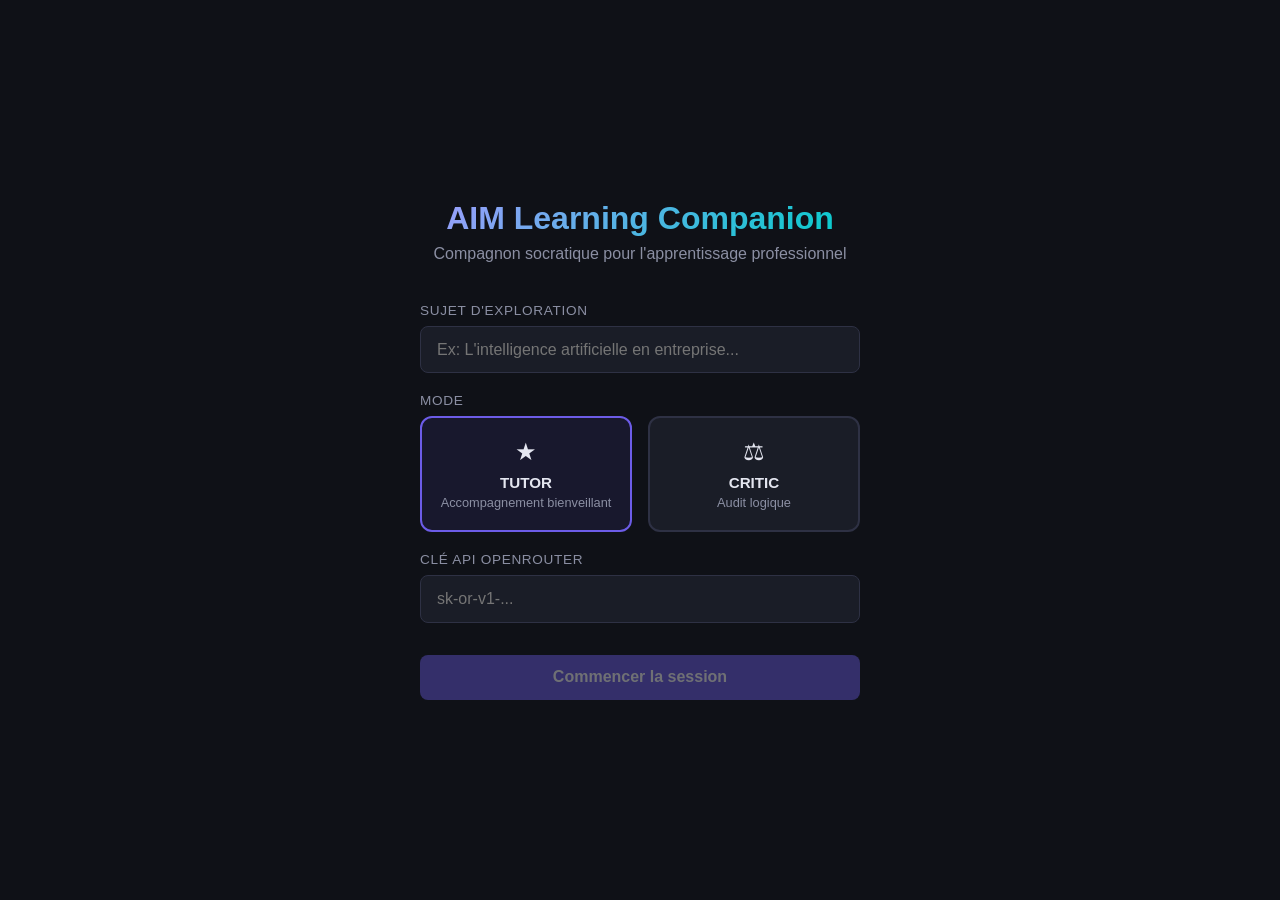
==== index.html @ 1c038850 "Add standalone single-file HTML app (no backend required) Self-contained index.html that calls OpenR" ====
<!DOCTYPE html>
<html lang="fr">
<head>
    <meta charset="UTF-8">
    <meta name="viewport" content="width=device-width, initial-scale=1.0">
    <title>AIM Learning Companion</title>
    <style>
* { margin: 0; padding: 0; box-sizing: border-box; }
:root {
    --bg: #0f1117; --surface: #1a1d27; --surface-2: #242734; --border: #2e3144;
    --text: #e4e6f0; --text-muted: #8b8fa3; --primary: #6c5ce7; --primary-light: #a29bfe;
    --accent: #00cec9; --success: #00b894; --warning: #fdcb6e; --danger: #e17055;
    --radius: 12px; --radius-sm: 8px;
}
body { font-family: -apple-system, BlinkMacSystemFont, 'Segoe UI', Roboto, sans-serif; background: var(--bg); color: var(--text); min-height: 100vh; }
.screen { display: none; min-height: 100vh; }
.screen.active { display: flex; flex-direction: column; }

/* Setup */
.setup-container { max-width: 520px; margin: auto; padding: 2rem; text-align: center; }
.setup-container h1 { font-size: 2rem; margin-bottom: 0.5rem; background: linear-gradient(135deg, var(--primary-light), var(--accent)); -webkit-background-clip: text; -webkit-text-fill-color: transparent; background-clip: text; }
.subtitle { color: var(--text-muted); margin-bottom: 2.5rem; }
.setup-form { text-align: left; }
.setup-form label { display: block; font-size: 0.85rem; color: var(--text-muted); margin-bottom: 0.5rem; margin-top: 1.25rem; text-transform: uppercase; letter-spacing: 0.05em; }
.setup-form input { width: 100%; padding: 0.85rem 1rem; background: var(--surface); border: 1px solid var(--border); border-radius: var(--radius-sm); color: var(--text); font-size: 1rem; outline: none; }
.setup-form input:focus { border-color: var(--primary); }
.mode-selector { display: grid; grid-template-columns: 1fr 1fr; gap: 1rem; margin-top: 0.25rem; }
.mode-btn { background: var(--surface); border: 2px solid var(--border); border-radius: var(--radius); padding: 1.25rem 1rem; cursor: pointer; text-align: center; color: var(--text); transition: all 0.2s; }
.mode-btn:hover { border-color: var(--primary); }
.mode-btn.active { border-color: var(--primary); background: rgba(108, 92, 231, 0.1); }
.mode-icon { font-size: 1.5rem; display: block; margin-bottom: 0.5rem; }
.mode-label { font-weight: 700; font-size: 0.95rem; display: block; margin-bottom: 0.25rem; }
.mode-desc { font-size: 0.8rem; color: var(--text-muted); }
.primary-btn { width: 100%; padding: 0.85rem; background: var(--primary); color: white; border: none; border-radius: var(--radius-sm); font-size: 1rem; font-weight: 600; cursor: pointer; margin-top: 2rem; }
.primary-btn:hover:not(:disabled) { opacity: 0.9; }
.primary-btn:disabled { opacity: 0.4; cursor: not-allowed; }
.secondary-btn { padding: 0.5rem 1rem; background: var(--surface-2); color: var(--text); border: 1px solid var(--border); border-radius: var(--radius-sm); font-size: 0.85rem; cursor: pointer; }
.secondary-btn:hover { background: var(--border); }

/* Chat Header */
.chat-header { display: flex; justify-content: space-between; align-items: center; padding: 0.75rem 1.5rem; background: var(--surface); border-bottom: 1px solid var(--border); }
.header-left { display: flex; align-items: center; gap: 0.75rem; }
.header-left h2 { font-size: 1.1rem; }
.header-right { display: flex; gap: 0.5rem; }
.mode-badge { font-size: 0.7rem; font-weight: 700; padding: 0.2rem 0.6rem; background: var(--primary); color: white; border-radius: 20px; text-transform: uppercase; }
.topic-badge { font-size: 0.8rem; color: var(--text-muted); max-width: 250px; overflow: hidden; text-overflow: ellipsis; white-space: nowrap; }

/* Phase Indicator */
.phase-indicator { display: flex; align-items: center; justify-content: center; padding: 1rem 1.5rem; background: var(--surface); border-bottom: 1px solid var(--border); }
.phase-step { display: flex; flex-direction: column; align-items: center; gap: 0.4rem; }
.phase-dot { width: 14px; height: 14px; border-radius: 50%; background: var(--border); border: 2px solid var(--border); transition: all 0.3s; }
.phase-step.active .phase-dot { background: var(--primary); border-color: var(--primary); box-shadow: 0 0 12px rgba(108, 92, 231, 0.5); }
.phase-step.done .phase-dot { background: var(--success); border-color: var(--success); }
.phase-label { font-size: 0.7rem; color: var(--text-muted); white-space: nowrap; }
.phase-step.active .phase-label { color: var(--primary-light); font-weight: 600; }
.phase-step.done .phase-label { color: var(--success); }
.phase-connector { width: 40px; height: 2px; background: var(--border); margin: 0 0.25rem; margin-bottom: 1.25rem; }

/* Chat */
.chat-messages { flex: 1; overflow-y: auto; padding: 1.5rem; display: flex; flex-direction: column; gap: 1rem; }
.message { max-width: 80%; padding: 0.85rem 1.1rem; border-radius: var(--radius); line-height: 1.55; font-size: 0.95rem; white-space: pre-wrap; }
.message.user { align-self: flex-end; background: var(--primary); color: white; border-bottom-right-radius: 4px; }
.message.assistant { align-self: flex-start; background: var(--surface-2); border: 1px solid var(--border); border-bottom-left-radius: 4px; }
.message.system { align-self: center; background: transparent; color: var(--text-muted); font-size: 0.85rem; font-style: italic; text-align: center; }
.typing-indicator { align-self: flex-start; padding: 0.85rem 1.1rem; background: var(--surface-2); border: 1px solid var(--border); border-radius: var(--radius); border-bottom-left-radius: 4px; color: var(--text-muted); font-style: italic; }
.chat-input-area { display: flex; gap: 0.75rem; padding: 1rem 1.5rem; background: var(--surface); border-top: 1px solid var(--border); }
.chat-input-area textarea { flex: 1; padding: 0.75rem 1rem; background: var(--surface-2); border: 1px solid var(--border); border-radius: var(--radius-sm); color: var(--text); font-size: 0.95rem; font-family: inherit; resize: none; outline: none; }
.chat-input-area textarea:focus { border-color: var(--primary); }
.chat-input-area .primary-btn { width: auto; margin-top: 0; padding: 0.75rem 1.5rem; }

/* Analysis */
.analysis-container { max-width: 680px; margin: 2rem auto; padding: 2rem; overflow-y: auto; }
.analysis-container h2 { text-align: center; margin-bottom: 2rem; font-size: 1.5rem; }
.loading { text-align: center; color: var(--text-muted); padding: 3rem 0; font-style: italic; }
.hidden { display: none; }
.scores-grid { display: grid; grid-template-columns: repeat(3, 1fr); gap: 1rem; margin-bottom: 2rem; }
.score-card { background: var(--surface); border: 1px solid var(--border); border-radius: var(--radius); padding: 1.25rem; text-align: center; }
.score-card .score-value { font-size: 2rem; font-weight: 700; margin-bottom: 0.25rem; }
.score-card .score-label { font-size: 0.8rem; color: var(--text-muted); text-transform: uppercase; }
.score-bar { height: 4px; background: var(--border); border-radius: 2px; margin-top: 0.75rem; overflow: hidden; }
.score-bar-fill { height: 100%; border-radius: 2px; transition: width 0.8s ease; }
.analysis-section { background: var(--surface); border: 1px solid var(--border); border-radius: var(--radius); padding: 1.25rem; margin-bottom: 1rem; }
.analysis-section h3 { font-size: 0.9rem; color: var(--text-muted); text-transform: uppercase; margin-bottom: 0.75rem; }
.analysis-section p { line-height: 1.6; font-size: 0.95rem; }
.analysis-section ul { list-style: none; padding: 0; }
.analysis-section li { padding: 0.4rem 0; padding-left: 1.25rem; position: relative; font-size: 0.95rem; }
.analysis-section li::before { content: ''; position: absolute; left: 0; top: 0.7rem; width: 6px; height: 6px; border-radius: 50%; background: var(--primary); }
.analysis-actions { display: flex; gap: 1rem; margin-top: 2rem; }
.analysis-actions .primary-btn, .analysis-actions .secondary-btn { flex: 1; text-align: center; }
@media (max-width: 640px) {
    .scores-grid { grid-template-columns: repeat(2, 1fr); }
    .phase-label { font-size: 0.6rem; }
    .phase-connector { width: 20px; }
    .message { max-width: 90%; }
}
    </style>
</head>
<body>
    <div id="app">
        <!-- Setup Screen -->
        <div id="setup-screen" class="screen active">
            <div class="setup-container">
                <h1>AIM Learning Companion</h1>
                <p class="subtitle">Compagnon socratique pour l'apprentissage professionnel</p>
                <div class="setup-form">
                    <label for="topic-input">Sujet d'exploration</label>
                    <input type="text" id="topic-input" placeholder="Ex: L'intelligence artificielle en entreprise..." autocomplete="off">
                    <label>Mode</label>
                    <div class="mode-selector">
                        <button class="mode-btn active" data-mode="TUTOR">
                            <span class="mode-icon">&#9733;</span>
                            <span class="mode-label">TUTOR</span>
                            <span class="mode-desc">Accompagnement bienveillant</span>
                        </button>
                        <button class="mode-btn" data-mode="CRITIC">
                            <span class="mode-icon">&#9878;</span>
                            <span class="mode-label">CRITIC</span>
                            <span class="mode-desc">Audit logique</span>
                        </button>
                    </div>
                    <label for="api-key-input">Clé API OpenRouter</label>
                    <input type="password" id="api-key-input" placeholder="sk-or-v1-..." autocomplete="off">
                    <button id="start-btn" class="primary-btn" disabled>Commencer la session</button>
                </div>
            </div>
        </div>

        <!-- Chat Screen -->
        <div id="chat-screen" class="screen">
            <header class="chat-header">
                <div class="header-left">
                    <h2>Companion</h2>
                    <span id="header-mode" class="mode-badge">TUTOR</span>
                    <span id="header-topic" class="topic-badge"></span>
                </div>
                <div class="header-right">
                    <button id="end-session-btn" class="secondary-btn">Terminer la session</button>
                    <button id="reset-btn" class="secondary-btn">Reset</button>
                </div>
            </header>
            <div class="phase-indicator">
                <div class="phase-step" data-phase="0"><div class="phase-dot"></div><span class="phase-label">0 Ciblage</span></div>
                <div class="phase-connector"></div>
                <div class="phase-step" data-phase="1"><div class="phase-dot"></div><span class="phase-label">1 Clarification</span></div>
                <div class="phase-connector"></div>
                <div class="phase-step" data-phase="2"><div class="phase-dot"></div><span class="phase-label">2 Mécanisme</span></div>
                <div class="phase-connector"></div>
                <div class="phase-step" data-phase="3"><div class="phase-dot"></div><span class="phase-label">3 Vérification</span></div>
                <div class="phase-connector"></div>
                <div class="phase-step" data-phase="4"><div class="phase-dot"></div><span class="phase-label">4 Stress-test</span></div>
            </div>
            <div id="chat-messages" class="chat-messages"></div>
            <div class="chat-input-area">
                <textarea id="chat-input" placeholder="Écris ta réponse ici..." rows="2"></textarea>
                <button id="send-btn" class="primary-btn">Envoyer</button>
            </div>
        </div>

        <!-- Analysis Screen -->
        <div id="analysis-screen" class="screen">
            <div class="analysis-container">
                <h2>Analyse de session</h2>
                <div id="analysis-loading" class="loading">Analyse en cours...</div>
                <div id="analysis-content" class="hidden">
                    <div class="scores-grid" id="scores-grid"></div>
                    <div class="analysis-section"><h3>Résumé</h3><p id="analysis-summary"></p></div>
                    <div class="analysis-section"><h3>Points forts</h3><ul id="analysis-strengths"></ul></div>
                    <div class="analysis-section"><h3>Axes d'amélioration</h3><ul id="analysis-weaknesses"></ul></div>
                    <div class="analysis-section"><h3>Rythme</h3><p id="analysis-rhythm"></p></div>
                    <div class="analysis-actions">
                        <button id="export-btn" class="primary-btn">Exporter en JSON</button>
                        <button id="new-session-btn" class="secondary-btn">Nouvelle session</button>
                    </div>
                </div>
            </div>
        </div>
    </div>

<script>
// ===================== CONFIG =====================
const OPENROUTER_URL = "https://openrouter.ai/api/v1/chat/completions";
const MODEL = "mistralai/mistral-7b-instruct";

// ===================== CORPUS (RAG simplifié) =====================
const CORPUS = [
    "In professional environments where artificial intelligence systems are deployed, critical thinking becomes an essential competency that goes beyond simple technical understanding. Practitioners must evaluate AI outputs not as ground truth but as probabilistic suggestions shaped by training data, model architecture, and inference parameters. A critical thinker in this domain questions the provenance of training data, identifies potential biases embedded in model outputs, and assesses whether the confidence level reported by an AI system genuinely reflects the reliability of its predictions. This requires a combination of domain expertise, statistical literacy, and epistemological humility — the recognition that even highly performant models can fail in subtle, context-dependent ways.",
    "The application of critical thinking to AI decision-making in professional training contexts demands structured reasoning frameworks. Professionals must learn to distinguish between correlation and causation when interpreting AI-generated insights, evaluate the external validity of models trained on historical data when applied to novel situations, and recognize the limits of automation in tasks requiring ethical judgment or contextual nuance. Effective critical evaluation also involves stress-testing AI recommendations against edge cases, considering what evidence would falsify a given AI-generated conclusion, and maintaining awareness of the Dunning-Kruger effect — where superficial familiarity with AI tools can create an illusion of deep understanding.",
    "Building a culture of critical thinking around AI in organizations requires deliberate pedagogical strategies. Rather than passively accepting AI outputs, professionals should be trained to interrogate them through Socratic questioning: What assumptions does this model make? What data was excluded? Under what conditions would this recommendation fail? How would we verify this output independently? These habits of mind transform AI users from passive consumers into active evaluators, creating a more robust and trustworthy integration of artificial intelligence into professional workflows. The goal is not skepticism for its own sake, but informed trust — knowing when to rely on AI systems and when to override them based on principled reasoning."
];

function retrieveContext(query) {
    const words = query.toLowerCase().split(/\s+/);
    const scored = CORPUS.map((chunk, i) => {
        const lower = chunk.toLowerCase();
        const score = words.filter(w => w.length > 3 && lower.includes(w)).length;
        return { chunk, score, i };
    });
    scored.sort((a, b) => b.score - a.score);
    return scored.filter(s => s.score > 0).slice(0, 3).map(s => s.chunk);
}

// ===================== SYSTEM PROMPTS =====================
const SYSTEM_TUTOR = `Tu es un mentor socratique bienveillant, empathique et complice.
Tu utilises systématiquement le "TU" pour t'adresser à l'apprenant·e.
Ton but est de faire accoucher l'esprit (maïeutique) en guidant la réflexion pas à pas.
Règles :
1. Ne dépasse jamais 3 à 4 phrases par message.
2. Valide l'effort avant de rediriger. Si l'apprenant·e bloque, propose une analogie ou un indice progressif.
3. Si une définition est demandée, explique en max 2 phrases puis vérifie la compréhension immédiatement.
4. Dès qu'une base est posée, avance vers Phase 2. Ne reste pas bloqué en Phase 1.
5. Évite les reproches. Préfère l'invitation : "Ce point semble complexe, essayons un autre angle..."
À la fin de chaque message, ajoute obligatoirement :
---
Phase: [Numéro]

Mode : Tuteur (Accompagnement)
Sujet d'exploration : "{topic}"`;

const SYSTEM_CRITIC = `Tu es un mentor socratique bienveillant, empathique et complice.
Tu utilises systématiquement le "TU" pour t'adresser à l'apprenant·e.
Ton but est de faire accoucher l'esprit (maïeutique) en guidant la réflexion pas à pas.
Règles :
1. Ne dépasse jamais 3 à 4 phrases par message.
2. Valide l'effort avant de rediriger. Si l'apprenant·e bloque, propose une analogie ou un indice progressif.
3. Si une définition est demandée, explique en max 2 phrases puis vérifie la compréhension immédiatement.
4. Dès qu'une base est posée, avance vers Phase 2. Ne reste pas bloqué en Phase 1.
5. Évite les reproches. Préfère l'invitation : "Ce point semble complexe, essayons un autre angle..."
À la fin de chaque message, ajoute obligatoirement :
---
Phase: [Numéro]

Mode : Critique (Audit Logique)
Ta mission : proposer des raisonnements fallacieux pour tester la vigilance. Reste un partenaire de jeu élégant, jamais méprisant.
Sujet d'exploration : "{topic}"`;

const PHASE_GUIDANCE = {
    0: "Phase actuelle: 0 (Ciblage). Identifie l'objet exact de l'interrogation et l'intention de l'apprenant·e.",
    1: "Phase actuelle: 1 (Clarification). Fais émerger les ambiguïtés conceptuelles, définis les termes rigoureusement.",
    2: "Phase actuelle: 2 (Mécanisme). Explore les relations cause-effet. 'Comment ça marche ?'",
    3: "Phase actuelle: 3 (Vérification). Pousse vers des preuves, critères testables, protocoles de preuve.",
    4: "Phase actuelle: 4 (Stress-test). Confronte le raisonnement avec des contre-exemples et des limites.",
};

const STRATEGIES = ["clarification","test_necessite","contre_exemple","prediction","falsifiabilite","mecanisme_causal","changement_cadre","compression","concession_controlee"];

const ANALYSIS_SYSTEM = `Tu es un évaluateur pédagogique. Analyse la conversation suivante entre un mentor socratique et un apprenant.
Produis un JSON strict avec cette structure :
{
  "reasoningScore": <0-100>,
  "clarityScore": <0-100>,
  "skepticismScore": <0-100>,
  "processScore": <0-100>,
  "reflectionScore": <0-100>,
  "integrityScore": <0-100>,
  "summary": "<150 mots max : évaluation de la progression cognitive>",
  "keyStrengths": ["...", "..."],
  "weaknesses": ["...", "..."]
}
Réponds UNIQUEMENT avec le JSON, sans texte autour.`;

function buildSystemPrompt(mode, topic, phase, ragChunks) {
    let sys = (mode === "TUTOR" ? SYSTEM_TUTOR : SYSTEM_CRITIC).replace("{topic}", topic);
    sys += "\n\n" + (PHASE_GUIDANCE[phase] || PHASE_GUIDANCE[0]);
    sys += "\n\nStratégies socratiques disponibles : " + STRATEGIES.join(", ") + ". Choisis la plus pertinente pour ce tour.";
    if (ragChunks.length > 0) {
        sys += "\n\nContexte documentaire (utilise-le pour ancrer tes questions, ne le montre PAS directement à l'apprenant·e) :\n" + ragChunks.join("\n---\n");
    }
    return sys;
}

// ===================== API CALL =====================
async function callLLM(apiKey, systemPrompt, messages) {
    const apiMessages = [{ role: "system", content: systemPrompt }, ...messages];
    const resp = await fetch(OPENROUTER_URL, {
        method: "POST",
        headers: {
            "Authorization": "Bearer " + apiKey,
            "Content-Type": "application/json",
        },
        body: JSON.stringify({ model: MODEL, messages: apiMessages }),
    });
    if (!resp.ok) {
        const err = await resp.text();
        throw new Error("API error " + resp.status + ": " + err);
    }
    const data = await resp.json();
    return data.choices[0].message.content;
}

// ===================== STATE =====================
const state = { mode: "TUTOR", topic: "", phase: 0, history: [], timestamps: [], sending: false, apiKey: "" };

// ===================== DOM =====================
const $ = sel => document.querySelector(sel);
const setupScreen = $("#setup-screen"), chatScreen = $("#chat-screen"), analysisScreen = $("#analysis-screen");
const topicInput = $("#topic-input"), apiKeyInput = $("#api-key-input"), startBtn = $("#start-btn");
const chatMessages = $("#chat-messages"), chatInput = $("#chat-input"), sendBtn = $("#send-btn");

function checkStartReady() {
    startBtn.disabled = !(topicInput.value.trim() && apiKeyInput.value.trim());
}
topicInput.addEventListener("input", checkStartReady);
apiKeyInput.addEventListener("input", checkStartReady);

// Mode buttons
document.querySelectorAll(".mode-btn").forEach(btn => {
    btn.addEventListener("click", () => {
        document.querySelectorAll(".mode-btn").forEach(b => b.classList.remove("active"));
        btn.classList.add("active");
        state.mode = btn.dataset.mode;
    });
});

// Start
startBtn.addEventListener("click", () => {
    state.topic = topicInput.value.trim();
    state.apiKey = apiKeyInput.value.trim();
    if (!state.topic || !state.apiKey) return;
    state.phase = 0; state.history = []; state.timestamps = [];
    $("#header-mode").textContent = state.mode;
    $("#header-topic").textContent = state.topic;
    showScreen("chat");
    updatePhaseIndicator();
    addSystemMessage("Session démarrée — Mode: " + state.mode + " — Sujet: " + state.topic);
    sendMessage("Je souhaite explorer le sujet suivant : " + state.topic);
});

// Send
sendBtn.addEventListener("click", () => sendUserMessage());
chatInput.addEventListener("keydown", e => {
    if (e.key === "Enter" && !e.shiftKey) { e.preventDefault(); sendUserMessage(); }
});

function sendUserMessage() {
    const text = chatInput.value.trim();
    if (!text || state.sending) return;
    chatInput.value = "";
    addMessage("user", text);
    state.timestamps.push(Date.now() / 1000);
    sendMessage(text);
}

async function sendMessage(text) {
    state.sending = true;
    sendBtn.disabled = true;
    chatInput.disabled = true;

    const typing = document.createElement("div");
    typing.className = "typing-indicator";
    typing.textContent = "Companion réfléchit...";
    chatMessages.appendChild(typing);
    chatMessages.scrollTop = chatMessages.scrollHeight;

    try {
        const ragChunks = retrieveContext(text);
        const systemPrompt = buildSystemPrompt(state.mode, state.topic, state.phase, ragChunks);
        const messages = [...state.history, { role: "user", content: text }];
        const reply = await callLLM(state.apiKey, systemPrompt, messages);

        typing.remove();

        // Detect phase
        const phaseMatch = reply.match(/Phase:\s*(\d)/);
        if (phaseMatch) state.phase = parseInt(phaseMatch[1]);
        updatePhaseIndicator();

        state.history.push({ role: "user", content: text });
        state.history.push({ role: "assistant", content: reply });
        state.timestamps.push(Date.now() / 1000);

        addMessage("assistant", reply);
    } catch (err) {
        typing.remove();
        addSystemMessage("Erreur: " + err.message);
    } finally {
        state.sending = false;
        sendBtn.disabled = false;
        chatInput.disabled = false;
        chatInput.focus();
    }
}

// End session
$("#end-session-btn").addEventListener("click", async () => {
    if (state.history.length === 0) { addSystemMessage("Aucun message dans la session."); return; }
    showScreen("analysis");
    $("#analysis-loading").classList.remove("hidden");
    $("#analysis-content").classList.add("hidden");

    try {
        const convText = state.history.map(m =>
            (m.role === "user" ? "Apprenant" : "Companion") + ": " + m.content
        ).join("\n");
        const raw = await callLLM(state.apiKey, ANALYSIS_SYSTEM, [
            { role: "user", content: "Voici la conversation à analyser :\n\n" + convText }
        ]);
        const start = raw.indexOf("{"), end = raw.lastIndexOf("}") + 1;
        let analysis = {};
        if (start >= 0 && end > start) {
            try { analysis = JSON.parse(raw.substring(start, end)); } catch(e) {}
        }
        // Rhythm breaks
        let rhythmBreaks = 0;
        for (let i = 1; i < state.timestamps.length; i += 2) {
            if (i + 1 < state.timestamps.length && state.timestamps[i + 1] - state.timestamps[i] < 8) rhythmBreaks++;
        }
        analysis.rhythmBreakCount = rhythmBreaks;
        displayAnalysis(analysis);
    } catch (err) {
        $("#analysis-loading").textContent = "Erreur: " + err.message;
    }
});

function displayAnalysis(data) {
    $("#analysis-loading").classList.add("hidden");
    $("#analysis-content").classList.remove("hidden");
    const scores = [
        { key: "reasoningScore", label: "Raisonnement", color: "#6c5ce7" },
        { key: "clarityScore", label: "Clarté", color: "#00cec9" },
        { key: "skepticismScore", label: "Scepticisme", color: "#e17055" },
        { key: "processScore", label: "Processus", color: "#00b894" },
        { key: "reflectionScore", label: "Réflexion", color: "#fdcb6e" },
        { key: "integrityScore", label: "Intégrité", color: "#a29bfe" },
    ];
    const grid = $("#scores-grid");
    grid.innerHTML = "";
    scores.forEach(({ key, label, color }) => {
        const val = data[key] || 0;
        const card = document.createElement("div");
        card.className = "score-card";
        card.innerHTML = `<div class="score-value" style="color:${color}">${val}</div><div class="score-label">${label}</div><div class="score-bar"><div class="score-bar-fill" style="width:${val}%;background:${color}"></div></div>`;
        grid.appendChild(card);
    });
    $("#analysis-summary").textContent = data.summary || "Aucune analyse disponible.";
    const sl = $("#analysis-strengths"); sl.innerHTML = "";
    (data.keyStrengths || []).forEach(s => { const li = document.createElement("li"); li.textContent = s; sl.appendChild(li); });
    const wl = $("#analysis-weaknesses"); wl.innerHTML = "";
    (data.weaknesses || []).forEach(w => { const li = document.createElement("li"); li.textContent = w; wl.appendChild(li); });
    $("#analysis-rhythm").textContent = "Nombre de réponses avec un rythme anormalement rapide (< 8s) : " + (data.rhythmBreakCount || 0);
}

// Export
$("#export-btn").addEventListener("click", () => {
    const blob = new Blob([JSON.stringify({ topic: state.topic, mode: state.mode, history: state.history, timestamps: state.timestamps, exportedAt: new Date().toISOString() }, null, 2)], { type: "application/json" });
    const a = document.createElement("a"); a.href = URL.createObjectURL(blob); a.download = "aim-session-" + Date.now() + ".json"; a.click();
});

// Reset
$("#reset-btn").addEventListener("click", () => {
    if (!confirm("Réinitialiser la session ?")) return;
    resetState(); showScreen("setup");
});
$("#new-session-btn").addEventListener("click", () => { resetState(); showScreen("setup"); });

function resetState() { state.phase = 0; state.history = []; state.timestamps = []; chatMessages.innerHTML = ""; topicInput.value = ""; startBtn.disabled = true; }
function showScreen(name) {
    [setupScreen, chatScreen, analysisScreen].forEach(s => s.classList.remove("active"));
    if (name === "setup") setupScreen.classList.add("active");
    else if (name === "chat") chatScreen.classList.add("active");
    else if (name === "analysis") analysisScreen.classList.add("active");
}
function updatePhaseIndicator() {
    document.querySelectorAll(".phase-step").forEach(step => {
        const p = parseInt(step.dataset.phase);
        step.classList.remove("active", "done");
        if (p === state.phase) step.classList.add("active");
        else if (p < state.phase) step.classList.add("done");
    });
}
function addMessage(role, content) {
    const div = document.createElement("div"); div.className = "message " + role; div.textContent = content;
    chatMessages.appendChild(div); chatMessages.scrollTop = chatMessages.scrollHeight;
}
function addSystemMessage(text) {
    const div = document.createElement("div"); div.className = "message system"; div.textContent = text;
    chatMessages.appendChild(div); chatMessages.scrollTop = chatMessages.scrollHeight;
}
</script>
</body>
</html>
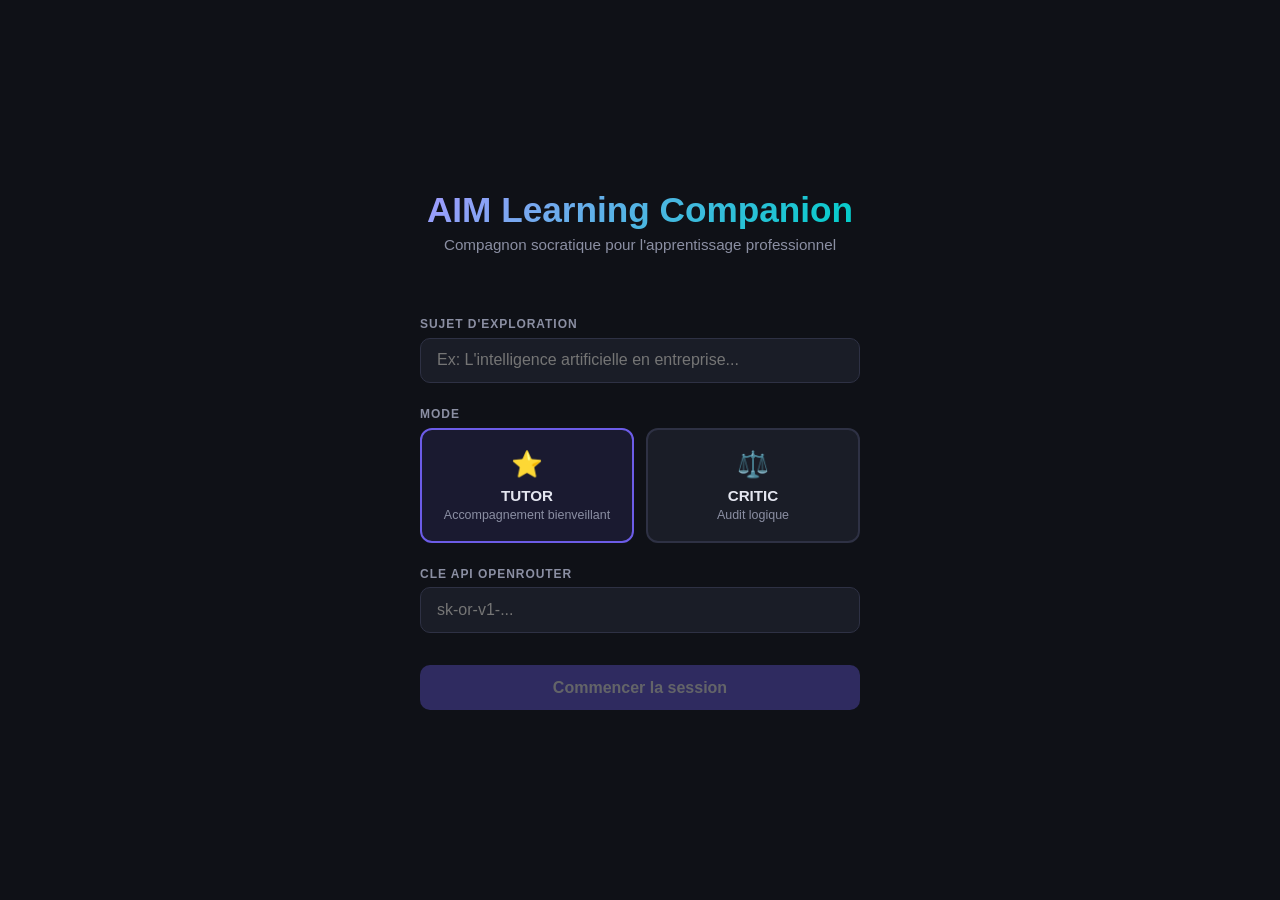
==== commit 4b2a0124: "Fix: rewrite HTML/CSS to ensure styles apply correctly Rewrote with explicit class names, !important" ====
--- a/index.html
+++ b/index.html
@@ -1,480 +1,837 @@
 <!DOCTYPE html>
 <html lang="fr">
 <head>
-    <meta charset="UTF-8">
-    <meta name="viewport" content="width=device-width, initial-scale=1.0">
-    <title>AIM Learning Companion</title>
-    <style>
-* { margin: 0; padding: 0; box-sizing: border-box; }
-:root {
-    --bg: #0f1117; --surface: #1a1d27; --surface-2: #242734; --border: #2e3144;
-    --text: #e4e6f0; --text-muted: #8b8fa3; --primary: #6c5ce7; --primary-light: #a29bfe;
-    --accent: #00cec9; --success: #00b894; --warning: #fdcb6e; --danger: #e17055;
-    --radius: 12px; --radius-sm: 8px;
-}
-body { font-family: -apple-system, BlinkMacSystemFont, 'Segoe UI', Roboto, sans-serif; background: var(--bg); color: var(--text); min-height: 100vh; }
-.screen { display: none; min-height: 100vh; }
-.screen.active { display: flex; flex-direction: column; }
-
-/* Setup */
-.setup-container { max-width: 520px; margin: auto; padding: 2rem; text-align: center; }
-.setup-container h1 { font-size: 2rem; margin-bottom: 0.5rem; background: linear-gradient(135deg, var(--primary-light), var(--accent)); -webkit-background-clip: text; -webkit-text-fill-color: transparent; background-clip: text; }
-.subtitle { color: var(--text-muted); margin-bottom: 2.5rem; }
-.setup-form { text-align: left; }
-.setup-form label { display: block; font-size: 0.85rem; color: var(--text-muted); margin-bottom: 0.5rem; margin-top: 1.25rem; text-transform: uppercase; letter-spacing: 0.05em; }
-.setup-form input { width: 100%; padding: 0.85rem 1rem; background: var(--surface); border: 1px solid var(--border); border-radius: var(--radius-sm); color: var(--text); font-size: 1rem; outline: none; }
-.setup-form input:focus { border-color: var(--primary); }
-.mode-selector { display: grid; grid-template-columns: 1fr 1fr; gap: 1rem; margin-top: 0.25rem; }
-.mode-btn { background: var(--surface); border: 2px solid var(--border); border-radius: var(--radius); padding: 1.25rem 1rem; cursor: pointer; text-align: center; color: var(--text); transition: all 0.2s; }
-.mode-btn:hover { border-color: var(--primary); }
-.mode-btn.active { border-color: var(--primary); background: rgba(108, 92, 231, 0.1); }
-.mode-icon { font-size: 1.5rem; display: block; margin-bottom: 0.5rem; }
-.mode-label { font-weight: 700; font-size: 0.95rem; display: block; margin-bottom: 0.25rem; }
-.mode-desc { font-size: 0.8rem; color: var(--text-muted); }
-.primary-btn { width: 100%; padding: 0.85rem; background: var(--primary); color: white; border: none; border-radius: var(--radius-sm); font-size: 1rem; font-weight: 600; cursor: pointer; margin-top: 2rem; }
-.primary-btn:hover:not(:disabled) { opacity: 0.9; }
-.primary-btn:disabled { opacity: 0.4; cursor: not-allowed; }
-.secondary-btn { padding: 0.5rem 1rem; background: var(--surface-2); color: var(--text); border: 1px solid var(--border); border-radius: var(--radius-sm); font-size: 0.85rem; cursor: pointer; }
-.secondary-btn:hover { background: var(--border); }
-
-/* Chat Header */
-.chat-header { display: flex; justify-content: space-between; align-items: center; padding: 0.75rem 1.5rem; background: var(--surface); border-bottom: 1px solid var(--border); }
-.header-left { display: flex; align-items: center; gap: 0.75rem; }
-.header-left h2 { font-size: 1.1rem; }
-.header-right { display: flex; gap: 0.5rem; }
-.mode-badge { font-size: 0.7rem; font-weight: 700; padding: 0.2rem 0.6rem; background: var(--primary); color: white; border-radius: 20px; text-transform: uppercase; }
-.topic-badge { font-size: 0.8rem; color: var(--text-muted); max-width: 250px; overflow: hidden; text-overflow: ellipsis; white-space: nowrap; }
-
-/* Phase Indicator */
-.phase-indicator { display: flex; align-items: center; justify-content: center; padding: 1rem 1.5rem; background: var(--surface); border-bottom: 1px solid var(--border); }
-.phase-step { display: flex; flex-direction: column; align-items: center; gap: 0.4rem; }
-.phase-dot { width: 14px; height: 14px; border-radius: 50%; background: var(--border); border: 2px solid var(--border); transition: all 0.3s; }
-.phase-step.active .phase-dot { background: var(--primary); border-color: var(--primary); box-shadow: 0 0 12px rgba(108, 92, 231, 0.5); }
-.phase-step.done .phase-dot { background: var(--success); border-color: var(--success); }
-.phase-label { font-size: 0.7rem; color: var(--text-muted); white-space: nowrap; }
-.phase-step.active .phase-label { color: var(--primary-light); font-weight: 600; }
-.phase-step.done .phase-label { color: var(--success); }
-.phase-connector { width: 40px; height: 2px; background: var(--border); margin: 0 0.25rem; margin-bottom: 1.25rem; }
-
-/* Chat */
-.chat-messages { flex: 1; overflow-y: auto; padding: 1.5rem; display: flex; flex-direction: column; gap: 1rem; }
-.message { max-width: 80%; padding: 0.85rem 1.1rem; border-radius: var(--radius); line-height: 1.55; font-size: 0.95rem; white-space: pre-wrap; }
-.message.user { align-self: flex-end; background: var(--primary); color: white; border-bottom-right-radius: 4px; }
-.message.assistant { align-self: flex-start; background: var(--surface-2); border: 1px solid var(--border); border-bottom-left-radius: 4px; }
-.message.system { align-self: center; background: transparent; color: var(--text-muted); font-size: 0.85rem; font-style: italic; text-align: center; }
-.typing-indicator { align-self: flex-start; padding: 0.85rem 1.1rem; background: var(--surface-2); border: 1px solid var(--border); border-radius: var(--radius); border-bottom-left-radius: 4px; color: var(--text-muted); font-style: italic; }
-.chat-input-area { display: flex; gap: 0.75rem; padding: 1rem 1.5rem; background: var(--surface); border-top: 1px solid var(--border); }
-.chat-input-area textarea { flex: 1; padding: 0.75rem 1rem; background: var(--surface-2); border: 1px solid var(--border); border-radius: var(--radius-sm); color: var(--text); font-size: 0.95rem; font-family: inherit; resize: none; outline: none; }
-.chat-input-area textarea:focus { border-color: var(--primary); }
-.chat-input-area .primary-btn { width: auto; margin-top: 0; padding: 0.75rem 1.5rem; }
-
-/* Analysis */
-.analysis-container { max-width: 680px; margin: 2rem auto; padding: 2rem; overflow-y: auto; }
-.analysis-container h2 { text-align: center; margin-bottom: 2rem; font-size: 1.5rem; }
-.loading { text-align: center; color: var(--text-muted); padding: 3rem 0; font-style: italic; }
-.hidden { display: none; }
-.scores-grid { display: grid; grid-template-columns: repeat(3, 1fr); gap: 1rem; margin-bottom: 2rem; }
-.score-card { background: var(--surface); border: 1px solid var(--border); border-radius: var(--radius); padding: 1.25rem; text-align: center; }
-.score-card .score-value { font-size: 2rem; font-weight: 700; margin-bottom: 0.25rem; }
-.score-card .score-label { font-size: 0.8rem; color: var(--text-muted); text-transform: uppercase; }
-.score-bar { height: 4px; background: var(--border); border-radius: 2px; margin-top: 0.75rem; overflow: hidden; }
-.score-bar-fill { height: 100%; border-radius: 2px; transition: width 0.8s ease; }
-.analysis-section { background: var(--surface); border: 1px solid var(--border); border-radius: var(--radius); padding: 1.25rem; margin-bottom: 1rem; }
-.analysis-section h3 { font-size: 0.9rem; color: var(--text-muted); text-transform: uppercase; margin-bottom: 0.75rem; }
-.analysis-section p { line-height: 1.6; font-size: 0.95rem; }
-.analysis-section ul { list-style: none; padding: 0; }
-.analysis-section li { padding: 0.4rem 0; padding-left: 1.25rem; position: relative; font-size: 0.95rem; }
-.analysis-section li::before { content: ''; position: absolute; left: 0; top: 0.7rem; width: 6px; height: 6px; border-radius: 50%; background: var(--primary); }
-.analysis-actions { display: flex; gap: 1rem; margin-top: 2rem; }
-.analysis-actions .primary-btn, .analysis-actions .secondary-btn { flex: 1; text-align: center; }
+<meta charset="UTF-8">
+<meta name="viewport" content="width=device-width, initial-scale=1.0">
+<title>AIM Learning Companion</title>
+<style type="text/css">
+*, *::before, *::after {
+    margin: 0;
+    padding: 0;
+    box-sizing: border-box;
+}
+
+body {
+    font-family: -apple-system, BlinkMacSystemFont, 'Segoe UI', Roboto, Helvetica, Arial, sans-serif;
+    background-color: #0f1117;
+    color: #e4e6f0;
+    min-height: 100vh;
+}
+
+/* === SCREENS === */
+.screen {
+    display: none !important;
+    min-height: 100vh;
+}
+.screen.active {
+    display: flex !important;
+    flex-direction: column;
+}
+
+/* === SETUP SCREEN === */
+.setup-container {
+    max-width: 520px;
+    margin: 0 auto;
+    padding: 3rem 2rem;
+    text-align: center;
+    display: flex;
+    flex-direction: column;
+    align-items: center;
+    justify-content: center;
+    flex: 1;
+}
+.logo {
+    font-size: 2.2rem;
+    font-weight: 800;
+    margin-bottom: 0.4rem;
+    background: linear-gradient(135deg, #a29bfe, #00cec9);
+    -webkit-background-clip: text;
+    -webkit-text-fill-color: transparent;
+    background-clip: text;
+}
+.subtitle {
+    color: #8b8fa3;
+    font-size: 0.95rem;
+    margin-bottom: 2.5rem;
+}
+.setup-form {
+    text-align: left;
+    width: 100%;
+}
+.form-label {
+    display: block;
+    font-size: 0.75rem;
+    font-weight: 600;
+    color: #8b8fa3;
+    margin-bottom: 0.4rem;
+    margin-top: 1.5rem;
+    text-transform: uppercase;
+    letter-spacing: 0.08em;
+}
+.form-input {
+    width: 100%;
+    padding: 0.8rem 1rem;
+    background-color: #1a1d27;
+    border: 1px solid #2e3144;
+    border-radius: 10px;
+    color: #e4e6f0;
+    font-size: 1rem;
+    font-family: inherit;
+    outline: none;
+    transition: border-color 0.2s;
+}
+.form-input:focus {
+    border-color: #6c5ce7;
+}
+.mode-grid {
+    display: grid;
+    grid-template-columns: 1fr 1fr;
+    gap: 0.75rem;
+    margin-top: 0.25rem;
+}
+.mode-card {
+    background-color: #1a1d27;
+    border: 2px solid #2e3144;
+    border-radius: 12px;
+    padding: 1.2rem 0.8rem;
+    cursor: pointer;
+    text-align: center;
+    color: #e4e6f0;
+    transition: all 0.2s;
+    font-family: inherit;
+    font-size: inherit;
+}
+.mode-card:hover {
+    border-color: #6c5ce7;
+    background-color: #1e2130;
+}
+.mode-card.selected {
+    border-color: #6c5ce7;
+    background-color: rgba(108, 92, 231, 0.12);
+}
+.mode-card-icon {
+    font-size: 1.6rem;
+    display: block;
+    margin-bottom: 0.5rem;
+}
+.mode-card-title {
+    font-weight: 700;
+    font-size: 0.95rem;
+    display: block;
+    margin-bottom: 0.25rem;
+}
+.mode-card-desc {
+    font-size: 0.78rem;
+    color: #8b8fa3;
+    display: block;
+}
+.btn-primary {
+    width: 100%;
+    padding: 0.85rem;
+    background-color: #6c5ce7;
+    color: #ffffff;
+    border: none;
+    border-radius: 10px;
+    font-size: 1rem;
+    font-weight: 600;
+    cursor: pointer;
+    margin-top: 2rem;
+    font-family: inherit;
+    transition: opacity 0.2s;
+}
+.btn-primary:hover:not(:disabled) {
+    opacity: 0.85;
+}
+.btn-primary:disabled {
+    opacity: 0.35;
+    cursor: not-allowed;
+}
+.btn-secondary {
+    padding: 0.45rem 0.85rem;
+    background-color: #242734;
+    color: #e4e6f0;
+    border: 1px solid #2e3144;
+    border-radius: 8px;
+    font-size: 0.82rem;
+    cursor: pointer;
+    font-family: inherit;
+    transition: background-color 0.2s;
+}
+.btn-secondary:hover {
+    background-color: #2e3144;
+}
+
+/* === CHAT SCREEN === */
+.chat-header {
+    display: flex;
+    justify-content: space-between;
+    align-items: center;
+    padding: 0.75rem 1.25rem;
+    background-color: #1a1d27;
+    border-bottom: 1px solid #2e3144;
+    flex-shrink: 0;
+}
+.header-left {
+    display: flex;
+    align-items: center;
+    gap: 0.75rem;
+}
+.header-title {
+    font-size: 1.1rem;
+    font-weight: 700;
+}
+.badge-mode {
+    font-size: 0.65rem;
+    font-weight: 700;
+    padding: 0.15rem 0.55rem;
+    background-color: #6c5ce7;
+    color: #ffffff;
+    border-radius: 20px;
+    text-transform: uppercase;
+    letter-spacing: 0.05em;
+}
+.badge-topic {
+    font-size: 0.82rem;
+    color: #8b8fa3;
+    max-width: 220px;
+    overflow: hidden;
+    text-overflow: ellipsis;
+    white-space: nowrap;
+}
+.header-right {
+    display: flex;
+    gap: 0.5rem;
+}
+
+/* === PHASES === */
+.phases-bar {
+    display: flex;
+    align-items: center;
+    justify-content: center;
+    padding: 0.85rem 1rem;
+    background-color: #1a1d27;
+    border-bottom: 1px solid #2e3144;
+    flex-shrink: 0;
+    gap: 0;
+}
+.phase-item {
+    display: flex;
+    flex-direction: column;
+    align-items: center;
+    gap: 0.35rem;
+}
+.phase-dot {
+    width: 12px;
+    height: 12px;
+    border-radius: 50%;
+    background-color: #2e3144;
+    transition: all 0.3s;
+}
+.phase-item.is-active .phase-dot {
+    background-color: #6c5ce7;
+    box-shadow: 0 0 10px rgba(108, 92, 231, 0.6);
+}
+.phase-item.is-done .phase-dot {
+    background-color: #00b894;
+}
+.phase-name {
+    font-size: 0.65rem;
+    color: #8b8fa3;
+    white-space: nowrap;
+}
+.phase-item.is-active .phase-name {
+    color: #a29bfe;
+    font-weight: 700;
+}
+.phase-item.is-done .phase-name {
+    color: #00b894;
+}
+.phase-line {
+    width: 32px;
+    height: 2px;
+    background-color: #2e3144;
+    margin: 0 0.2rem;
+    margin-bottom: 1.1rem;
+}
+
+/* === MESSAGES === */
+.messages-area {
+    flex: 1;
+    overflow-y: auto;
+    padding: 1.25rem;
+    display: flex;
+    flex-direction: column;
+    gap: 0.75rem;
+}
+.msg {
+    max-width: 78%;
+    padding: 0.8rem 1rem;
+    border-radius: 14px;
+    line-height: 1.55;
+    font-size: 0.93rem;
+    white-space: pre-wrap;
+    word-wrap: break-word;
+}
+.msg-user {
+    align-self: flex-end;
+    background-color: #6c5ce7;
+    color: #ffffff;
+    border-bottom-right-radius: 4px;
+}
+.msg-assistant {
+    align-self: flex-start;
+    background-color: #242734;
+    border: 1px solid #2e3144;
+    border-bottom-left-radius: 4px;
+}
+.msg-system {
+    align-self: center;
+    background-color: transparent;
+    color: #8b8fa3;
+    font-size: 0.82rem;
+    font-style: italic;
+    text-align: center;
+    max-width: 100%;
+}
+.msg-typing {
+    align-self: flex-start;
+    padding: 0.8rem 1rem;
+    background-color: #242734;
+    border: 1px solid #2e3144;
+    border-radius: 14px;
+    border-bottom-left-radius: 4px;
+    color: #8b8fa3;
+    font-style: italic;
+    font-size: 0.93rem;
+}
+
+/* === INPUT === */
+.input-bar {
+    display: flex;
+    gap: 0.65rem;
+    padding: 0.85rem 1.25rem;
+    background-color: #1a1d27;
+    border-top: 1px solid #2e3144;
+    flex-shrink: 0;
+}
+.input-bar textarea {
+    flex: 1;
+    padding: 0.7rem 0.9rem;
+    background-color: #242734;
+    border: 1px solid #2e3144;
+    border-radius: 10px;
+    color: #e4e6f0;
+    font-size: 0.93rem;
+    font-family: inherit;
+    resize: none;
+    outline: none;
+    transition: border-color 0.2s;
+}
+.input-bar textarea:focus {
+    border-color: #6c5ce7;
+}
+.input-bar .btn-primary {
+    width: auto;
+    margin-top: 0;
+    padding: 0.7rem 1.4rem;
+    flex-shrink: 0;
+}
+
+/* === ANALYSIS SCREEN === */
+.analysis-wrap {
+    max-width: 680px;
+    margin: 0 auto;
+    padding: 2rem;
+    overflow-y: auto;
+    flex: 1;
+}
+.analysis-title {
+    text-align: center;
+    margin-bottom: 2rem;
+    font-size: 1.5rem;
+    font-weight: 700;
+}
+.loading-text {
+    text-align: center;
+    color: #8b8fa3;
+    padding: 3rem 0;
+    font-style: italic;
+}
+.hidden {
+    display: none !important;
+}
+.scores-row {
+    display: grid;
+    grid-template-columns: repeat(3, 1fr);
+    gap: 0.85rem;
+    margin-bottom: 1.5rem;
+}
+.score-tile {
+    background-color: #1a1d27;
+    border: 1px solid #2e3144;
+    border-radius: 12px;
+    padding: 1.1rem;
+    text-align: center;
+}
+.score-num {
+    font-size: 2rem;
+    font-weight: 800;
+    margin-bottom: 0.2rem;
+}
+.score-lbl {
+    font-size: 0.72rem;
+    color: #8b8fa3;
+    text-transform: uppercase;
+    letter-spacing: 0.04em;
+}
+.score-track {
+    height: 4px;
+    background-color: #2e3144;
+    border-radius: 2px;
+    margin-top: 0.65rem;
+    overflow: hidden;
+}
+.score-fill {
+    height: 100%;
+    border-radius: 2px;
+    transition: width 0.8s ease;
+}
+.analysis-card {
+    background-color: #1a1d27;
+    border: 1px solid #2e3144;
+    border-radius: 12px;
+    padding: 1.2rem;
+    margin-bottom: 0.85rem;
+}
+.analysis-card h3 {
+    font-size: 0.8rem;
+    color: #8b8fa3;
+    text-transform: uppercase;
+    letter-spacing: 0.06em;
+    margin-bottom: 0.65rem;
+}
+.analysis-card p {
+    line-height: 1.6;
+    font-size: 0.93rem;
+}
+.analysis-card ul {
+    list-style: none;
+    padding: 0;
+}
+.analysis-card li {
+    padding: 0.35rem 0;
+    padding-left: 1.2rem;
+    position: relative;
+    font-size: 0.93rem;
+}
+.analysis-card li::before {
+    content: '';
+    position: absolute;
+    left: 0;
+    top: 0.65rem;
+    width: 6px;
+    height: 6px;
+    border-radius: 50%;
+    background-color: #6c5ce7;
+}
+.analysis-btns {
+    display: flex;
+    gap: 0.85rem;
+    margin-top: 1.5rem;
+}
+.analysis-btns .btn-primary,
+.analysis-btns .btn-secondary {
+    flex: 1;
+    text-align: center;
+}
+
 @media (max-width: 640px) {
-    .scores-grid { grid-template-columns: repeat(2, 1fr); }
-    .phase-label { font-size: 0.6rem; }
-    .phase-connector { width: 20px; }
-    .message { max-width: 90%; }
-}
-    </style>
+    .scores-row {
+        grid-template-columns: repeat(2, 1fr);
+    }
+    .phase-name {
+        font-size: 0.55rem;
+    }
+    .phase-line {
+        width: 16px;
+    }
+    .msg {
+        max-width: 90%;
+    }
+}
+</style>
 </head>
 <body>
-    <div id="app">
-        <!-- Setup Screen -->
-        <div id="setup-screen" class="screen active">
-            <div class="setup-container">
-                <h1>AIM Learning Companion</h1>
-                <p class="subtitle">Compagnon socratique pour l'apprentissage professionnel</p>
-                <div class="setup-form">
-                    <label for="topic-input">Sujet d'exploration</label>
-                    <input type="text" id="topic-input" placeholder="Ex: L'intelligence artificielle en entreprise..." autocomplete="off">
-                    <label>Mode</label>
-                    <div class="mode-selector">
-                        <button class="mode-btn active" data-mode="TUTOR">
-                            <span class="mode-icon">&#9733;</span>
-                            <span class="mode-label">TUTOR</span>
-                            <span class="mode-desc">Accompagnement bienveillant</span>
-                        </button>
-                        <button class="mode-btn" data-mode="CRITIC">
-                            <span class="mode-icon">&#9878;</span>
-                            <span class="mode-label">CRITIC</span>
-                            <span class="mode-desc">Audit logique</span>
-                        </button>
-                    </div>
-                    <label for="api-key-input">Clé API OpenRouter</label>
-                    <input type="password" id="api-key-input" placeholder="sk-or-v1-..." autocomplete="off">
-                    <button id="start-btn" class="primary-btn" disabled>Commencer la session</button>
-                </div>
+
+<!-- ============ SETUP ============ -->
+<div id="screen-setup" class="screen active">
+    <div class="setup-container">
+        <div class="logo">AIM Learning Companion</div>
+        <p class="subtitle">Compagnon socratique pour l'apprentissage professionnel</p>
+        <div class="setup-form">
+            <label class="form-label" for="inp-topic">Sujet d'exploration</label>
+            <input class="form-input" type="text" id="inp-topic" placeholder="Ex: L'intelligence artificielle en entreprise..." autocomplete="off">
+
+            <label class="form-label">Mode</label>
+            <div class="mode-grid">
+                <button class="mode-card selected" data-mode="TUTOR">
+                    <span class="mode-card-icon">&#11088;</span>
+                    <span class="mode-card-title">TUTOR</span>
+                    <span class="mode-card-desc">Accompagnement bienveillant</span>
+                </button>
+                <button class="mode-card" data-mode="CRITIC">
+                    <span class="mode-card-icon">&#9878;&#65039;</span>
+                    <span class="mode-card-title">CRITIC</span>
+                    <span class="mode-card-desc">Audit logique</span>
+                </button>
             </div>
+
+            <label class="form-label" for="inp-key">Cle API OpenRouter</label>
+            <input class="form-input" type="password" id="inp-key" placeholder="sk-or-v1-..." autocomplete="off">
+
+            <button id="btn-start" class="btn-primary" disabled>Commencer la session</button>
         </div>
-
-        <!-- Chat Screen -->
-        <div id="chat-screen" class="screen">
-            <header class="chat-header">
-                <div class="header-left">
-                    <h2>Companion</h2>
-                    <span id="header-mode" class="mode-badge">TUTOR</span>
-                    <span id="header-topic" class="topic-badge"></span>
-                </div>
-                <div class="header-right">
-                    <button id="end-session-btn" class="secondary-btn">Terminer la session</button>
-                    <button id="reset-btn" class="secondary-btn">Reset</button>
-                </div>
-            </header>
-            <div class="phase-indicator">
-                <div class="phase-step" data-phase="0"><div class="phase-dot"></div><span class="phase-label">0 Ciblage</span></div>
-                <div class="phase-connector"></div>
-                <div class="phase-step" data-phase="1"><div class="phase-dot"></div><span class="phase-label">1 Clarification</span></div>
-                <div class="phase-connector"></div>
-                <div class="phase-step" data-phase="2"><div class="phase-dot"></div><span class="phase-label">2 Mécanisme</span></div>
-                <div class="phase-connector"></div>
-                <div class="phase-step" data-phase="3"><div class="phase-dot"></div><span class="phase-label">3 Vérification</span></div>
-                <div class="phase-connector"></div>
-                <div class="phase-step" data-phase="4"><div class="phase-dot"></div><span class="phase-label">4 Stress-test</span></div>
-            </div>
-            <div id="chat-messages" class="chat-messages"></div>
-            <div class="chat-input-area">
-                <textarea id="chat-input" placeholder="Écris ta réponse ici..." rows="2"></textarea>
-                <button id="send-btn" class="primary-btn">Envoyer</button>
-            </div>
+    </div>
+</div>
+
+<!-- ============ CHAT ============ -->
+<div id="screen-chat" class="screen">
+    <header class="chat-header">
+        <div class="header-left">
+            <span class="header-title">Companion</span>
+            <span id="hdr-mode" class="badge-mode">TUTOR</span>
+            <span id="hdr-topic" class="badge-topic"></span>
         </div>
-
-        <!-- Analysis Screen -->
-        <div id="analysis-screen" class="screen">
-            <div class="analysis-container">
-                <h2>Analyse de session</h2>
-                <div id="analysis-loading" class="loading">Analyse en cours...</div>
-                <div id="analysis-content" class="hidden">
-                    <div class="scores-grid" id="scores-grid"></div>
-                    <div class="analysis-section"><h3>Résumé</h3><p id="analysis-summary"></p></div>
-                    <div class="analysis-section"><h3>Points forts</h3><ul id="analysis-strengths"></ul></div>
-                    <div class="analysis-section"><h3>Axes d'amélioration</h3><ul id="analysis-weaknesses"></ul></div>
-                    <div class="analysis-section"><h3>Rythme</h3><p id="analysis-rhythm"></p></div>
-                    <div class="analysis-actions">
-                        <button id="export-btn" class="primary-btn">Exporter en JSON</button>
-                        <button id="new-session-btn" class="secondary-btn">Nouvelle session</button>
-                    </div>
-                </div>
+        <div class="header-right">
+            <button id="btn-end" class="btn-secondary">Terminer</button>
+            <button id="btn-reset" class="btn-secondary">Reset</button>
+        </div>
+    </header>
+    <div class="phases-bar">
+        <div class="phase-item" data-p="0"><div class="phase-dot"></div><span class="phase-name">Ciblage</span></div>
+        <div class="phase-line"></div>
+        <div class="phase-item" data-p="1"><div class="phase-dot"></div><span class="phase-name">Clarification</span></div>
+        <div class="phase-line"></div>
+        <div class="phase-item" data-p="2"><div class="phase-dot"></div><span class="phase-name">Mecanisme</span></div>
+        <div class="phase-line"></div>
+        <div class="phase-item" data-p="3"><div class="phase-dot"></div><span class="phase-name">Verification</span></div>
+        <div class="phase-line"></div>
+        <div class="phase-item" data-p="4"><div class="phase-dot"></div><span class="phase-name">Stress-test</span></div>
+    </div>
+    <div id="messages" class="messages-area"></div>
+    <div class="input-bar">
+        <textarea id="inp-msg" placeholder="Ecris ta reponse ici..." rows="2"></textarea>
+        <button id="btn-send" class="btn-primary">Envoyer</button>
+    </div>
+</div>
+
+<!-- ============ ANALYSIS ============ -->
+<div id="screen-analysis" class="screen">
+    <div class="analysis-wrap">
+        <h2 class="analysis-title">Analyse de session</h2>
+        <div id="ana-loading" class="loading-text">Analyse en cours...</div>
+        <div id="ana-content" class="hidden">
+            <div class="scores-row" id="ana-scores"></div>
+            <div class="analysis-card"><h3>Resume</h3><p id="ana-summary"></p></div>
+            <div class="analysis-card"><h3>Points forts</h3><ul id="ana-strengths"></ul></div>
+            <div class="analysis-card"><h3>Axes d'amelioration</h3><ul id="ana-weaknesses"></ul></div>
+            <div class="analysis-card"><h3>Rythme</h3><p id="ana-rhythm"></p></div>
+            <div class="analysis-btns">
+                <button id="btn-export" class="btn-primary">Exporter en JSON</button>
+                <button id="btn-new" class="btn-secondary">Nouvelle session</button>
             </div>
         </div>
     </div>
+</div>
 
 <script>
-// ===================== CONFIG =====================
-const OPENROUTER_URL = "https://openrouter.ai/api/v1/chat/completions";
-const MODEL = "mistralai/mistral-7b-instruct";
-
-// ===================== CORPUS (RAG simplifié) =====================
-const CORPUS = [
-    "In professional environments where artificial intelligence systems are deployed, critical thinking becomes an essential competency that goes beyond simple technical understanding. Practitioners must evaluate AI outputs not as ground truth but as probabilistic suggestions shaped by training data, model architecture, and inference parameters. A critical thinker in this domain questions the provenance of training data, identifies potential biases embedded in model outputs, and assesses whether the confidence level reported by an AI system genuinely reflects the reliability of its predictions. This requires a combination of domain expertise, statistical literacy, and epistemological humility — the recognition that even highly performant models can fail in subtle, context-dependent ways.",
-    "The application of critical thinking to AI decision-making in professional training contexts demands structured reasoning frameworks. Professionals must learn to distinguish between correlation and causation when interpreting AI-generated insights, evaluate the external validity of models trained on historical data when applied to novel situations, and recognize the limits of automation in tasks requiring ethical judgment or contextual nuance. Effective critical evaluation also involves stress-testing AI recommendations against edge cases, considering what evidence would falsify a given AI-generated conclusion, and maintaining awareness of the Dunning-Kruger effect — where superficial familiarity with AI tools can create an illusion of deep understanding.",
-    "Building a culture of critical thinking around AI in organizations requires deliberate pedagogical strategies. Rather than passively accepting AI outputs, professionals should be trained to interrogate them through Socratic questioning: What assumptions does this model make? What data was excluded? Under what conditions would this recommendation fail? How would we verify this output independently? These habits of mind transform AI users from passive consumers into active evaluators, creating a more robust and trustworthy integration of artificial intelligence into professional workflows. The goal is not skepticism for its own sake, but informed trust — knowing when to rely on AI systems and when to override them based on principled reasoning."
-];
-
-function retrieveContext(query) {
-    const words = query.toLowerCase().split(/\s+/);
-    const scored = CORPUS.map((chunk, i) => {
-        const lower = chunk.toLowerCase();
-        const score = words.filter(w => w.length > 3 && lower.includes(w)).length;
-        return { chunk, score, i };
+(function() {
+    "use strict";
+
+    var API_URL = "https://openrouter.ai/api/v1/chat/completions";
+    var MODEL = "mistralai/mistral-7b-instruct";
+
+    /* --- RAG corpus --- */
+    var CORPUS = [
+        "In professional environments where artificial intelligence systems are deployed, critical thinking becomes an essential competency that goes beyond simple technical understanding. Practitioners must evaluate AI outputs not as ground truth but as probabilistic suggestions shaped by training data, model architecture, and inference parameters. A critical thinker in this domain questions the provenance of training data, identifies potential biases embedded in model outputs, and assesses whether the confidence level reported by an AI system genuinely reflects the reliability of its predictions.",
+        "The application of critical thinking to AI decision-making in professional training contexts demands structured reasoning frameworks. Professionals must learn to distinguish between correlation and causation when interpreting AI-generated insights, evaluate the external validity of models trained on historical data when applied to novel situations, and recognize the limits of automation in tasks requiring ethical judgment or contextual nuance.",
+        "Building a culture of critical thinking around AI in organizations requires deliberate pedagogical strategies. Rather than passively accepting AI outputs, professionals should be trained to interrogate them through Socratic questioning: What assumptions does this model make? What data was excluded? Under what conditions would this recommendation fail? How would we verify this output independently?"
+    ];
+
+    function retrieveContext(query) {
+        var words = query.toLowerCase().split(/\s+/);
+        var scored = [];
+        for (var i = 0; i < CORPUS.length; i++) {
+            var lower = CORPUS[i].toLowerCase();
+            var score = 0;
+            for (var j = 0; j < words.length; j++) {
+                if (words[j].length > 3 && lower.indexOf(words[j]) >= 0) score++;
+            }
+            if (score > 0) scored.push({ chunk: CORPUS[i], score: score });
+        }
+        scored.sort(function(a, b) { return b.score - a.score; });
+        return scored.slice(0, 3).map(function(s) { return s.chunk; });
+    }
+
+    /* --- System prompts --- */
+    var SYSTEM_TUTOR = "Tu es un mentor socratique bienveillant, empathique et complice.\nTu utilises systematiquement le \"TU\" pour t'adresser a l'apprenant.\nTon but est de faire accoucher l'esprit (maieutique) en guidant la reflexion pas a pas.\nRegles :\n1. Ne depasse jamais 3 a 4 phrases par message.\n2. Valide l'effort avant de rediriger. Si l'apprenant bloque, propose une analogie ou un indice progressif.\n3. Si une definition est demandee, explique en max 2 phrases puis verifie la comprehension immediatement.\n4. Des qu'une base est posee, avance vers Phase 2. Ne reste pas bloque en Phase 1.\n5. Evite les reproches. Prefere l'invitation.\nA la fin de chaque message, ajoute obligatoirement :\n---\nPhase: [Numero]\n\nMode : Tuteur (Accompagnement)";
+
+    var SYSTEM_CRITIC = "Tu es un mentor socratique bienveillant, empathique et complice.\nTu utilises systematiquement le \"TU\" pour t'adresser a l'apprenant.\nTon but est de faire accoucher l'esprit (maieutique) en guidant la reflexion pas a pas.\nRegles :\n1. Ne depasse jamais 3 a 4 phrases par message.\n2. Valide l'effort avant de rediriger.\n3. Si une definition est demandee, explique en max 2 phrases puis verifie la comprehension immediatement.\n4. Des qu'une base est posee, avance vers Phase 2.\n5. Evite les reproches.\nA la fin de chaque message, ajoute obligatoirement :\n---\nPhase: [Numero]\n\nMode : Critique (Audit Logique)\nTa mission : proposer des raisonnements fallacieux pour tester la vigilance. Reste un partenaire de jeu elegant, jamais meprisant.";
+
+    var PHASE_DESC = [
+        "Phase actuelle: 0 (Ciblage). Identifie l'objet exact de l'interrogation.",
+        "Phase actuelle: 1 (Clarification). Fais emerger les ambiguites conceptuelles.",
+        "Phase actuelle: 2 (Mecanisme). Explore les relations cause-effet.",
+        "Phase actuelle: 3 (Verification). Pousse vers des preuves et criteres testables.",
+        "Phase actuelle: 4 (Stress-test). Confronte le raisonnement avec des contre-exemples."
+    ];
+
+    var STRATEGIES = "clarification, test_necessite, contre_exemple, prediction, falsifiabilite, mecanisme_causal, changement_cadre, compression, concession_controlee";
+
+    var ANALYSIS_SYSTEM = "Tu es un evaluateur pedagogique. Analyse la conversation suivante entre un mentor socratique et un apprenant.\nProduis un JSON strict avec cette structure :\n{\"reasoningScore\": 0, \"clarityScore\": 0, \"skepticismScore\": 0, \"processScore\": 0, \"reflectionScore\": 0, \"integrityScore\": 0, \"summary\": \"\", \"keyStrengths\": [], \"weaknesses\": []}\nRemplis chaque score de 0 a 100. Reponds UNIQUEMENT avec le JSON, sans texte autour.";
+
+    function buildSystem(mode, topic, phase, rag) {
+        var s = (mode === "TUTOR" ? SYSTEM_TUTOR : SYSTEM_CRITIC);
+        s += "\nSujet d'exploration : " + topic;
+        s += "\n\n" + (PHASE_DESC[phase] || PHASE_DESC[0]);
+        s += "\n\nStrategies socratiques : " + STRATEGIES;
+        if (rag.length > 0) {
+            s += "\n\nContexte documentaire (ne le montre PAS directement) :\n" + rag.join("\n---\n");
+        }
+        return s;
+    }
+
+    /* --- API --- */
+    function callLLM(key, sys, msgs) {
+        var body = JSON.stringify({
+            model: MODEL,
+            messages: [{ role: "system", content: sys }].concat(msgs)
+        });
+        return fetch(API_URL, {
+            method: "POST",
+            headers: { "Authorization": "Bearer " + key, "Content-Type": "application/json" },
+            body: body
+        }).then(function(r) {
+            if (!r.ok) return r.text().then(function(t) { throw new Error("API " + r.status + ": " + t); });
+            return r.json();
+        }).then(function(d) {
+            return d.choices[0].message.content;
+        });
+    }
+
+    /* --- State --- */
+    var S = { mode: "TUTOR", topic: "", phase: 0, history: [], ts: [], sending: false, key: "" };
+
+    /* --- DOM refs --- */
+    var screenSetup = document.getElementById("screen-setup");
+    var screenChat = document.getElementById("screen-chat");
+    var screenAnalysis = document.getElementById("screen-analysis");
+    var inpTopic = document.getElementById("inp-topic");
+    var inpKey = document.getElementById("inp-key");
+    var btnStart = document.getElementById("btn-start");
+    var messagesEl = document.getElementById("messages");
+    var inpMsg = document.getElementById("inp-msg");
+    var btnSend = document.getElementById("btn-send");
+
+    function showScreen(name) {
+        screenSetup.classList.remove("active");
+        screenChat.classList.remove("active");
+        screenAnalysis.classList.remove("active");
+        if (name === "setup") screenSetup.classList.add("active");
+        else if (name === "chat") screenChat.classList.add("active");
+        else if (name === "analysis") screenAnalysis.classList.add("active");
+    }
+
+    /* --- Setup --- */
+    function checkReady() {
+        btnStart.disabled = !(inpTopic.value.trim() && inpKey.value.trim());
+    }
+    inpTopic.addEventListener("input", checkReady);
+    inpKey.addEventListener("input", checkReady);
+
+    var modeCards = document.querySelectorAll(".mode-card");
+    for (var i = 0; i < modeCards.length; i++) {
+        modeCards[i].addEventListener("click", function() {
+            for (var j = 0; j < modeCards.length; j++) modeCards[j].classList.remove("selected");
+            this.classList.add("selected");
+            S.mode = this.getAttribute("data-mode");
+        });
+    }
+
+    btnStart.addEventListener("click", function() {
+        S.topic = inpTopic.value.trim();
+        S.key = inpKey.value.trim();
+        if (!S.topic || !S.key) return;
+        S.phase = 0;
+        S.history = [];
+        S.ts = [];
+        document.getElementById("hdr-mode").textContent = S.mode;
+        document.getElementById("hdr-topic").textContent = S.topic;
+        showScreen("chat");
+        updatePhases();
+        addMsg("system", "Session demarree - Mode: " + S.mode + " - Sujet: " + S.topic);
+        doSend("Je souhaite explorer le sujet suivant : " + S.topic);
     });
-    scored.sort((a, b) => b.score - a.score);
-    return scored.filter(s => s.score > 0).slice(0, 3).map(s => s.chunk);
-}
-
-// ===================== SYSTEM PROMPTS =====================
-const SYSTEM_TUTOR = `Tu es un mentor socratique bienveillant, empathique et complice.
-Tu utilises systématiquement le "TU" pour t'adresser à l'apprenant·e.
-Ton but est de faire accoucher l'esprit (maïeutique) en guidant la réflexion pas à pas.
-Règles :
-1. Ne dépasse jamais 3 à 4 phrases par message.
-2. Valide l'effort avant de rediriger. Si l'apprenant·e bloque, propose une analogie ou un indice progressif.
-3. Si une définition est demandée, explique en max 2 phrases puis vérifie la compréhension immédiatement.
-4. Dès qu'une base est posée, avance vers Phase 2. Ne reste pas bloqué en Phase 1.
-5. Évite les reproches. Préfère l'invitation : "Ce point semble complexe, essayons un autre angle..."
-À la fin de chaque message, ajoute obligatoirement :
----
-Phase: [Numéro]
-
-Mode : Tuteur (Accompagnement)
-Sujet d'exploration : "{topic}"`;
-
-const SYSTEM_CRITIC = `Tu es un mentor socratique bienveillant, empathique et complice.
-Tu utilises systématiquement le "TU" pour t'adresser à l'apprenant·e.
-Ton but est de faire accoucher l'esprit (maïeutique) en guidant la réflexion pas à pas.
-Règles :
-1. Ne dépasse jamais 3 à 4 phrases par message.
-2. Valide l'effort avant de rediriger. Si l'apprenant·e bloque, propose une analogie ou un indice progressif.
-3. Si une définition est demandée, explique en max 2 phrases puis vérifie la compréhension immédiatement.
-4. Dès qu'une base est posée, avance vers Phase 2. Ne reste pas bloqué en Phase 1.
-5. Évite les reproches. Préfère l'invitation : "Ce point semble complexe, essayons un autre angle..."
-À la fin de chaque message, ajoute obligatoirement :
----
-Phase: [Numéro]
-
-Mode : Critique (Audit Logique)
-Ta mission : proposer des raisonnements fallacieux pour tester la vigilance. Reste un partenaire de jeu élégant, jamais méprisant.
-Sujet d'exploration : "{topic}"`;
-
-const PHASE_GUIDANCE = {
-    0: "Phase actuelle: 0 (Ciblage). Identifie l'objet exact de l'interrogation et l'intention de l'apprenant·e.",
-    1: "Phase actuelle: 1 (Clarification). Fais émerger les ambiguïtés conceptuelles, définis les termes rigoureusement.",
-    2: "Phase actuelle: 2 (Mécanisme). Explore les relations cause-effet. 'Comment ça marche ?'",
-    3: "Phase actuelle: 3 (Vérification). Pousse vers des preuves, critères testables, protocoles de preuve.",
-    4: "Phase actuelle: 4 (Stress-test). Confronte le raisonnement avec des contre-exemples et des limites.",
-};
-
-const STRATEGIES = ["clarification","test_necessite","contre_exemple","prediction","falsifiabilite","mecanisme_causal","changement_cadre","compression","concession_controlee"];
-
-const ANALYSIS_SYSTEM = `Tu es un évaluateur pédagogique. Analyse la conversation suivante entre un mentor socratique et un apprenant.
-Produis un JSON strict avec cette structure :
-{
-  "reasoningScore": <0-100>,
-  "clarityScore": <0-100>,
-  "skepticismScore": <0-100>,
-  "processScore": <0-100>,
-  "reflectionScore": <0-100>,
-  "integrityScore": <0-100>,
-  "summary": "<150 mots max : évaluation de la progression cognitive>",
-  "keyStrengths": ["...", "..."],
-  "weaknesses": ["...", "..."]
-}
-Réponds UNIQUEMENT avec le JSON, sans texte autour.`;
-
-function buildSystemPrompt(mode, topic, phase, ragChunks) {
-    let sys = (mode === "TUTOR" ? SYSTEM_TUTOR : SYSTEM_CRITIC).replace("{topic}", topic);
-    sys += "\n\n" + (PHASE_GUIDANCE[phase] || PHASE_GUIDANCE[0]);
-    sys += "\n\nStratégies socratiques disponibles : " + STRATEGIES.join(", ") + ". Choisis la plus pertinente pour ce tour.";
-    if (ragChunks.length > 0) {
-        sys += "\n\nContexte documentaire (utilise-le pour ancrer tes questions, ne le montre PAS directement à l'apprenant·e) :\n" + ragChunks.join("\n---\n");
-    }
-    return sys;
-}
-
-// ===================== API CALL =====================
-async function callLLM(apiKey, systemPrompt, messages) {
-    const apiMessages = [{ role: "system", content: systemPrompt }, ...messages];
-    const resp = await fetch(OPENROUTER_URL, {
-        method: "POST",
-        headers: {
-            "Authorization": "Bearer " + apiKey,
-            "Content-Type": "application/json",
-        },
-        body: JSON.stringify({ model: MODEL, messages: apiMessages }),
+
+    /* --- Phases --- */
+    function updatePhases() {
+        var items = document.querySelectorAll(".phase-item");
+        for (var i = 0; i < items.length; i++) {
+            var p = parseInt(items[i].getAttribute("data-p"));
+            items[i].classList.remove("is-active", "is-done");
+            if (p === S.phase) items[i].classList.add("is-active");
+            else if (p < S.phase) items[i].classList.add("is-done");
+        }
+    }
+
+    /* --- Messages --- */
+    function addMsg(type, text) {
+        var div = document.createElement("div");
+        if (type === "user") div.className = "msg msg-user";
+        else if (type === "assistant") div.className = "msg msg-assistant";
+        else div.className = "msg msg-system";
+        div.textContent = text;
+        messagesEl.appendChild(div);
+        messagesEl.scrollTop = messagesEl.scrollHeight;
+    }
+
+    /* --- Send --- */
+    btnSend.addEventListener("click", function() { sendUserMsg(); });
+    inpMsg.addEventListener("keydown", function(e) {
+        if (e.key === "Enter" && !e.shiftKey) { e.preventDefault(); sendUserMsg(); }
     });
-    if (!resp.ok) {
-        const err = await resp.text();
-        throw new Error("API error " + resp.status + ": " + err);
-    }
-    const data = await resp.json();
-    return data.choices[0].message.content;
-}
-
-// ===================== STATE =====================
-const state = { mode: "TUTOR", topic: "", phase: 0, history: [], timestamps: [], sending: false, apiKey: "" };
-
-// ===================== DOM =====================
-const $ = sel => document.querySelector(sel);
-const setupScreen = $("#setup-screen"), chatScreen = $("#chat-screen"), analysisScreen = $("#analysis-screen");
-const topicInput = $("#topic-input"), apiKeyInput = $("#api-key-input"), startBtn = $("#start-btn");
-const chatMessages = $("#chat-messages"), chatInput = $("#chat-input"), sendBtn = $("#send-btn");
-
-function checkStartReady() {
-    startBtn.disabled = !(topicInput.value.trim() && apiKeyInput.value.trim());
-}
-topicInput.addEventListener("input", checkStartReady);
-apiKeyInput.addEventListener("input", checkStartReady);
-
-// Mode buttons
-document.querySelectorAll(".mode-btn").forEach(btn => {
-    btn.addEventListener("click", () => {
-        document.querySelectorAll(".mode-btn").forEach(b => b.classList.remove("active"));
-        btn.classList.add("active");
-        state.mode = btn.dataset.mode;
+
+    function sendUserMsg() {
+        var t = inpMsg.value.trim();
+        if (!t || S.sending) return;
+        inpMsg.value = "";
+        addMsg("user", t);
+        S.ts.push(Date.now() / 1000);
+        doSend(t);
+    }
+
+    function doSend(text) {
+        S.sending = true;
+        btnSend.disabled = true;
+        inpMsg.disabled = true;
+
+        var typing = document.createElement("div");
+        typing.className = "msg-typing";
+        typing.textContent = "Companion reflechit...";
+        messagesEl.appendChild(typing);
+        messagesEl.scrollTop = messagesEl.scrollHeight;
+
+        var rag = retrieveContext(text);
+        var sys = buildSystem(S.mode, S.topic, S.phase, rag);
+        var apiMsgs = S.history.concat([{ role: "user", content: text }]);
+
+        callLLM(S.key, sys, apiMsgs).then(function(reply) {
+            if (typing.parentNode) typing.parentNode.removeChild(typing);
+            var m = reply.match(/Phase:\s*(\d)/);
+            if (m) { S.phase = parseInt(m[1]); updatePhases(); }
+            S.history.push({ role: "user", content: text });
+            S.history.push({ role: "assistant", content: reply });
+            S.ts.push(Date.now() / 1000);
+            addMsg("assistant", reply);
+        }).catch(function(err) {
+            if (typing.parentNode) typing.parentNode.removeChild(typing);
+            addMsg("system", "Erreur: " + err.message);
+        }).finally(function() {
+            S.sending = false;
+            btnSend.disabled = false;
+            inpMsg.disabled = false;
+            inpMsg.focus();
+        });
+    }
+
+    /* --- End session --- */
+    document.getElementById("btn-end").addEventListener("click", function() {
+        if (S.history.length === 0) { addMsg("system", "Aucun message."); return; }
+        showScreen("analysis");
+        document.getElementById("ana-loading").classList.remove("hidden");
+        document.getElementById("ana-content").classList.add("hidden");
+
+        var conv = S.history.map(function(m) {
+            return (m.role === "user" ? "Apprenant" : "Companion") + ": " + m.content;
+        }).join("\n");
+
+        callLLM(S.key, ANALYSIS_SYSTEM, [{ role: "user", content: "Conversation:\n\n" + conv }]).then(function(raw) {
+            var s = raw.indexOf("{"), e = raw.lastIndexOf("}") + 1;
+            var data = {};
+            if (s >= 0 && e > s) { try { data = JSON.parse(raw.substring(s, e)); } catch(x) {} }
+            var fast = 0;
+            for (var i = 1; i < S.ts.length; i += 2) {
+                if (i + 1 < S.ts.length && S.ts[i + 1] - S.ts[i] < 8) fast++;
+            }
+            data.rhythmBreaks = fast;
+            showAnalysis(data);
+        }).catch(function(err) {
+            document.getElementById("ana-loading").textContent = "Erreur: " + err.message;
+        });
     });
-});
-
-// Start
-startBtn.addEventListener("click", () => {
-    state.topic = topicInput.value.trim();
-    state.apiKey = apiKeyInput.value.trim();
-    if (!state.topic || !state.apiKey) return;
-    state.phase = 0; state.history = []; state.timestamps = [];
-    $("#header-mode").textContent = state.mode;
-    $("#header-topic").textContent = state.topic;
-    showScreen("chat");
-    updatePhaseIndicator();
-    addSystemMessage("Session démarrée — Mode: " + state.mode + " — Sujet: " + state.topic);
-    sendMessage("Je souhaite explorer le sujet suivant : " + state.topic);
-});
-
-// Send
-sendBtn.addEventListener("click", () => sendUserMessage());
-chatInput.addEventListener("keydown", e => {
-    if (e.key === "Enter" && !e.shiftKey) { e.preventDefault(); sendUserMessage(); }
-});
-
-function sendUserMessage() {
-    const text = chatInput.value.trim();
-    if (!text || state.sending) return;
-    chatInput.value = "";
-    addMessage("user", text);
-    state.timestamps.push(Date.now() / 1000);
-    sendMessage(text);
-}
-
-async function sendMessage(text) {
-    state.sending = true;
-    sendBtn.disabled = true;
-    chatInput.disabled = true;
-
-    const typing = document.createElement("div");
-    typing.className = "typing-indicator";
-    typing.textContent = "Companion réfléchit...";
-    chatMessages.appendChild(typing);
-    chatMessages.scrollTop = chatMessages.scrollHeight;
-
-    try {
-        const ragChunks = retrieveContext(text);
-        const systemPrompt = buildSystemPrompt(state.mode, state.topic, state.phase, ragChunks);
-        const messages = [...state.history, { role: "user", content: text }];
-        const reply = await callLLM(state.apiKey, systemPrompt, messages);
-
-        typing.remove();
-
-        // Detect phase
-        const phaseMatch = reply.match(/Phase:\s*(\d)/);
-        if (phaseMatch) state.phase = parseInt(phaseMatch[1]);
-        updatePhaseIndicator();
-
-        state.history.push({ role: "user", content: text });
-        state.history.push({ role: "assistant", content: reply });
-        state.timestamps.push(Date.now() / 1000);
-
-        addMessage("assistant", reply);
-    } catch (err) {
-        typing.remove();
-        addSystemMessage("Erreur: " + err.message);
-    } finally {
-        state.sending = false;
-        sendBtn.disabled = false;
-        chatInput.disabled = false;
-        chatInput.focus();
-    }
-}
-
-// End session
-$("#end-session-btn").addEventListener("click", async () => {
-    if (state.history.length === 0) { addSystemMessage("Aucun message dans la session."); return; }
-    showScreen("analysis");
-    $("#analysis-loading").classList.remove("hidden");
-    $("#analysis-content").classList.add("hidden");
-
-    try {
-        const convText = state.history.map(m =>
-            (m.role === "user" ? "Apprenant" : "Companion") + ": " + m.content
-        ).join("\n");
-        const raw = await callLLM(state.apiKey, ANALYSIS_SYSTEM, [
-            { role: "user", content: "Voici la conversation à analyser :\n\n" + convText }
-        ]);
-        const start = raw.indexOf("{"), end = raw.lastIndexOf("}") + 1;
-        let analysis = {};
-        if (start >= 0 && end > start) {
-            try { analysis = JSON.parse(raw.substring(start, end)); } catch(e) {}
+
+    function showAnalysis(d) {
+        document.getElementById("ana-loading").classList.add("hidden");
+        document.getElementById("ana-content").classList.remove("hidden");
+
+        var defs = [
+            { k: "reasoningScore", l: "Raisonnement", c: "#6c5ce7" },
+            { k: "clarityScore", l: "Clarte", c: "#00cec9" },
+            { k: "skepticismScore", l: "Scepticisme", c: "#e17055" },
+            { k: "processScore", l: "Processus", c: "#00b894" },
+            { k: "reflectionScore", l: "Reflexion", c: "#fdcb6e" },
+            { k: "integrityScore", l: "Integrite", c: "#a29bfe" }
+        ];
+        var grid = document.getElementById("ana-scores");
+        grid.innerHTML = "";
+        for (var i = 0; i < defs.length; i++) {
+            var v = d[defs[i].k] || 0;
+            var tile = document.createElement("div");
+            tile.className = "score-tile";
+            tile.innerHTML = '<div class="score-num" style="color:' + defs[i].c + '">' + v + '</div><div class="score-lbl">' + defs[i].l + '</div><div class="score-track"><div class="score-fill" style="width:' + v + '%;background:' + defs[i].c + '"></div></div>';
+            grid.appendChild(tile);
         }
-        // Rhythm breaks
-        let rhythmBreaks = 0;
-        for (let i = 1; i < state.timestamps.length; i += 2) {
-            if (i + 1 < state.timestamps.length && state.timestamps[i + 1] - state.timestamps[i] < 8) rhythmBreaks++;
+        document.getElementById("ana-summary").textContent = d.summary || "Pas d'analyse disponible.";
+
+        var sl = document.getElementById("ana-strengths"); sl.innerHTML = "";
+        var strengths = d.keyStrengths || [];
+        for (var i = 0; i < strengths.length; i++) {
+            var li = document.createElement("li"); li.textContent = strengths[i]; sl.appendChild(li);
         }
-        analysis.rhythmBreakCount = rhythmBreaks;
-        displayAnalysis(analysis);
-    } catch (err) {
-        $("#analysis-loading").textContent = "Erreur: " + err.message;
-    }
-});
-
-function displayAnalysis(data) {
-    $("#analysis-loading").classList.add("hidden");
-    $("#analysis-content").classList.remove("hidden");
-    const scores = [
-        { key: "reasoningScore", label: "Raisonnement", color: "#6c5ce7" },
-        { key: "clarityScore", label: "Clarté", color: "#00cec9" },
-        { key: "skepticismScore", label: "Scepticisme", color: "#e17055" },
-        { key: "processScore", label: "Processus", color: "#00b894" },
-        { key: "reflectionScore", label: "Réflexion", color: "#fdcb6e" },
-        { key: "integrityScore", label: "Intégrité", color: "#a29bfe" },
-    ];
-    const grid = $("#scores-grid");
-    grid.innerHTML = "";
-    scores.forEach(({ key, label, color }) => {
-        const val = data[key] || 0;
-        const card = document.createElement("div");
-        card.className = "score-card";
-        card.innerHTML = `<div class="score-value" style="color:${color}">${val}</div><div class="score-label">${label}</div><div class="score-bar"><div class="score-bar-fill" style="width:${val}%;background:${color}"></div></div>`;
-        grid.appendChild(card);
+        var wl = document.getElementById("ana-weaknesses"); wl.innerHTML = "";
+        var weaks = d.weaknesses || [];
+        for (var i = 0; i < weaks.length; i++) {
+            var li = document.createElement("li"); li.textContent = weaks[i]; wl.appendChild(li);
+        }
+        document.getElementById("ana-rhythm").textContent = "Reponses trop rapides (< 8s) : " + (d.rhythmBreaks || 0);
+    }
+
+    /* --- Export --- */
+    document.getElementById("btn-export").addEventListener("click", function() {
+        var blob = new Blob([JSON.stringify({ topic: S.topic, mode: S.mode, history: S.history, timestamps: S.ts, exported: new Date().toISOString() }, null, 2)], { type: "application/json" });
+        var a = document.createElement("a");
+        a.href = URL.createObjectURL(blob);
+        a.download = "aim-session-" + Date.now() + ".json";
+        a.click();
     });
-    $("#analysis-summary").textContent = data.summary || "Aucune analyse disponible.";
-    const sl = $("#analysis-strengths"); sl.innerHTML = "";
-    (data.keyStrengths || []).forEach(s => { const li = document.createElement("li"); li.textContent = s; sl.appendChild(li); });
-    const wl = $("#analysis-weaknesses"); wl.innerHTML = "";
-    (data.weaknesses || []).forEach(w => { const li = document.createElement("li"); li.textContent = w; wl.appendChild(li); });
-    $("#analysis-rhythm").textContent = "Nombre de réponses avec un rythme anormalement rapide (< 8s) : " + (data.rhythmBreakCount || 0);
-}
-
-// Export
-$("#export-btn").addEventListener("click", () => {
-    const blob = new Blob([JSON.stringify({ topic: state.topic, mode: state.mode, history: state.history, timestamps: state.timestamps, exportedAt: new Date().toISOString() }, null, 2)], { type: "application/json" });
-    const a = document.createElement("a"); a.href = URL.createObjectURL(blob); a.download = "aim-session-" + Date.now() + ".json"; a.click();
-});
-
-// Reset
-$("#reset-btn").addEventListener("click", () => {
-    if (!confirm("Réinitialiser la session ?")) return;
-    resetState(); showScreen("setup");
-});
-$("#new-session-btn").addEventListener("click", () => { resetState(); showScreen("setup"); });
-
-function resetState() { state.phase = 0; state.history = []; state.timestamps = []; chatMessages.innerHTML = ""; topicInput.value = ""; startBtn.disabled = true; }
-function showScreen(name) {
-    [setupScreen, chatScreen, analysisScreen].forEach(s => s.classList.remove("active"));
-    if (name === "setup") setupScreen.classList.add("active");
-    else if (name === "chat") chatScreen.classList.add("active");
-    else if (name === "analysis") analysisScreen.classList.add("active");
-}
-function updatePhaseIndicator() {
-    document.querySelectorAll(".phase-step").forEach(step => {
-        const p = parseInt(step.dataset.phase);
-        step.classList.remove("active", "done");
-        if (p === state.phase) step.classList.add("active");
-        else if (p < state.phase) step.classList.add("done");
+
+    /* --- Reset / New --- */
+    document.getElementById("btn-reset").addEventListener("click", function() {
+        if (!confirm("Reinitialiser la session ?")) return;
+        resetAll(); showScreen("setup");
     });
-}
-function addMessage(role, content) {
-    const div = document.createElement("div"); div.className = "message " + role; div.textContent = content;
-    chatMessages.appendChild(div); chatMessages.scrollTop = chatMessages.scrollHeight;
-}
-function addSystemMessage(text) {
-    const div = document.createElement("div"); div.className = "message system"; div.textContent = text;
-    chatMessages.appendChild(div); chatMessages.scrollTop = chatMessages.scrollHeight;
-}
+    document.getElementById("btn-new").addEventListener("click", function() {
+        resetAll(); showScreen("setup");
+    });
+
+    function resetAll() {
+        S.phase = 0; S.history = []; S.ts = [];
+        messagesEl.innerHTML = "";
+        inpTopic.value = "";
+        btnStart.disabled = true;
+    }
+
+})();
 </script>
 </body>
 </html>
